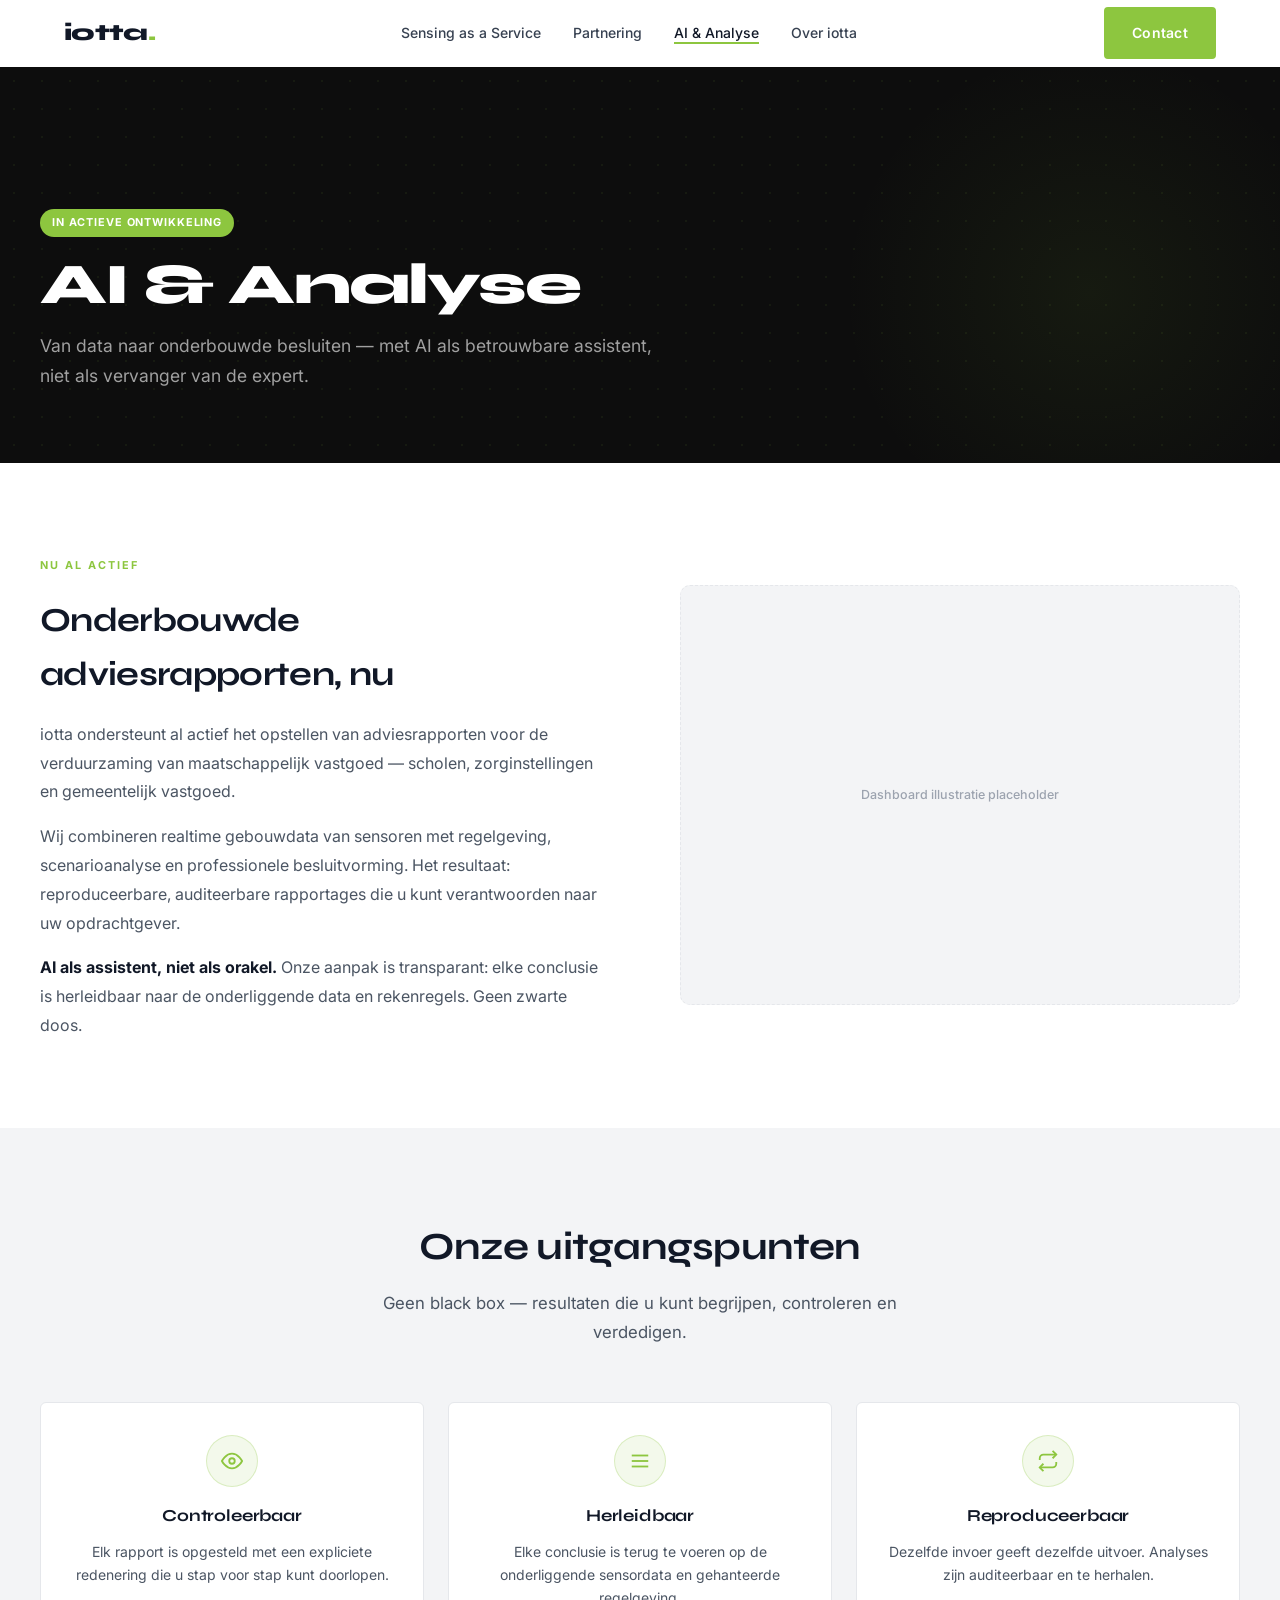
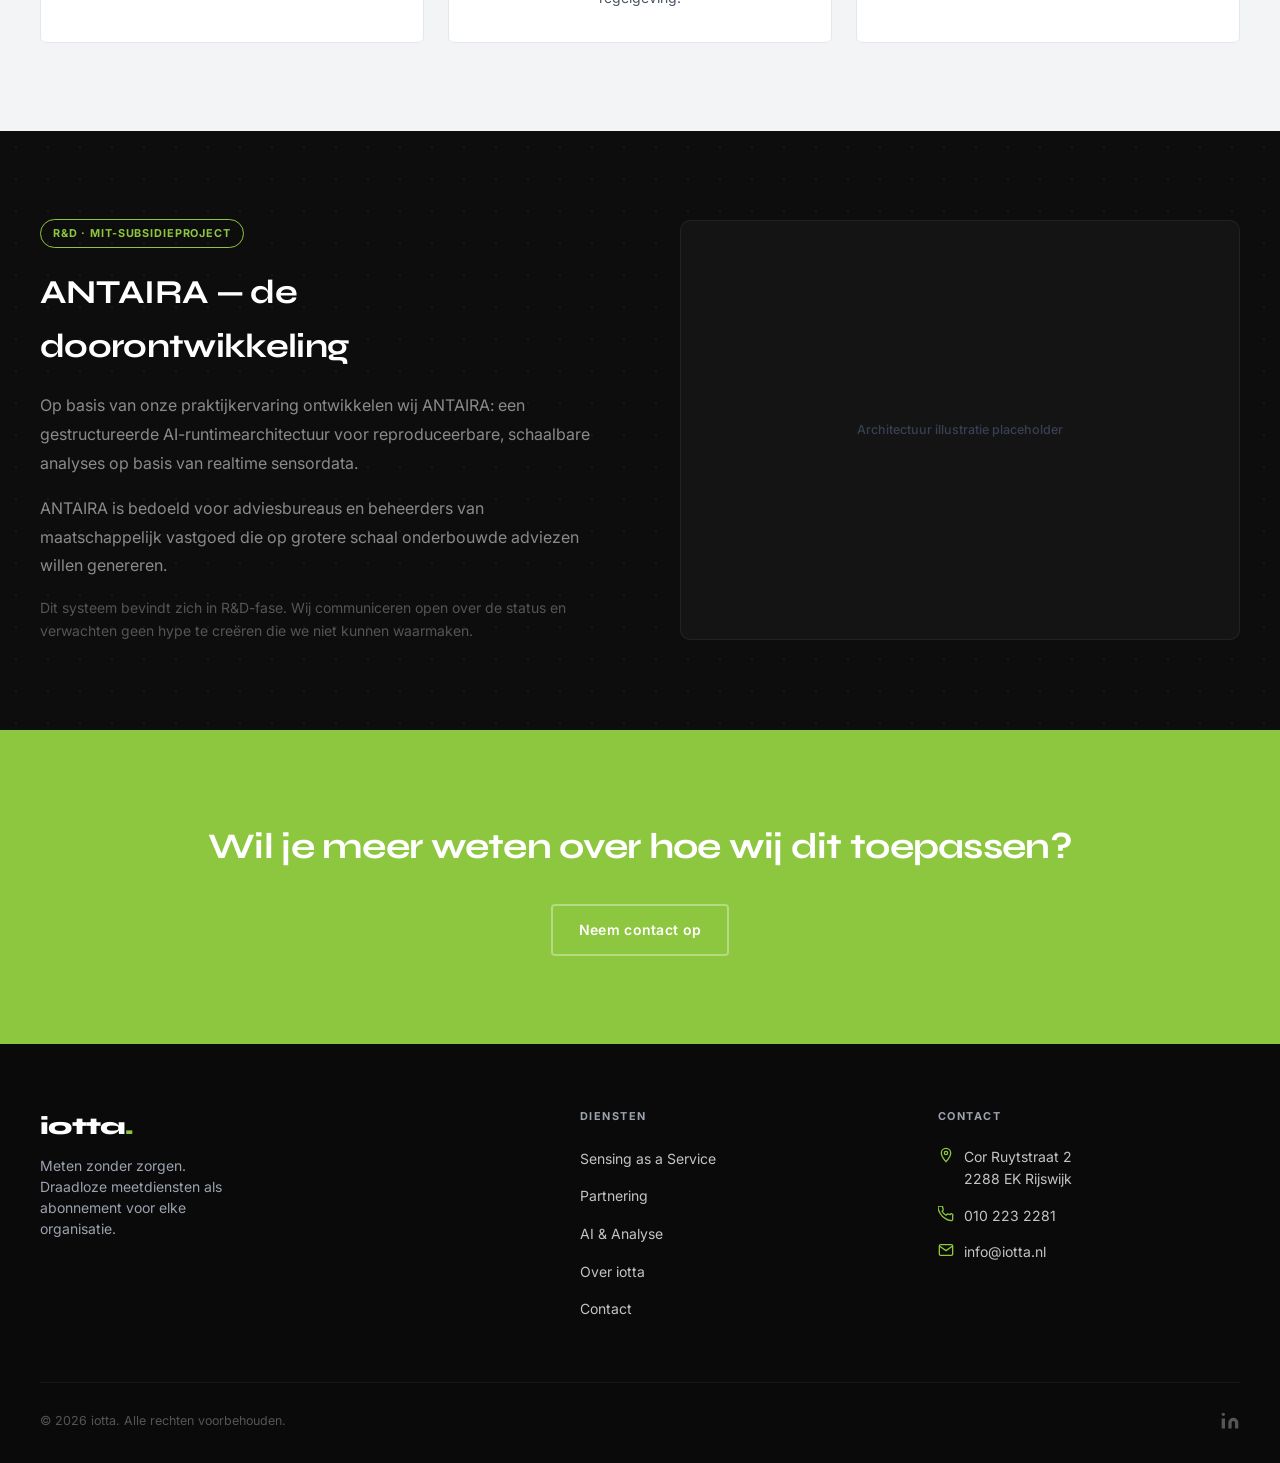
==== ai-en-analyse.html @ 56b5818d "Initial website build for iotta.nl" ====
<!DOCTYPE html>
<html lang="nl">
<head>
  <meta charset="UTF-8">
  <meta name="viewport" content="width=device-width, initial-scale=1.0">
  <title>AI &amp; Analyse — iotta</title>
  <meta name="description" content="iotta ondersteunt het opstellen van onderbouwde adviesrapporten voor verduurzaming van maatschappelijk vastgoed — met AI als betrouwbare assistent.">
  <link rel="preconnect" href="https://fonts.googleapis.com">
  <link rel="preconnect" href="https://fonts.gstatic.com" crossorigin>
  <link href="https://fonts.googleapis.com/css2?family=Inter:wght@400;500;600&family=Syne:wght@700;800&display=swap" rel="stylesheet">
  <link rel="stylesheet" href="css/styles.css">
</head>
<body>

  <div id="header-placeholder"></div>

  <main>

    <!-- HERO -->
    <section class="hero-page" aria-labelledby="page-title">
      <div class="hero-page-inner">
        <span class="badge badge-green" style="margin-bottom:18px;display:inline-block;">In actieve ontwikkeling</span>
        <h1 class="hero-page-title" id="page-title">AI &amp; Analyse</h1>
        <p class="hero-page-sub">Van data naar onderbouwde besluiten — met AI als betrouwbare assistent, niet als vervanger van de expert.</p>
      </div>
    </section>

    <!-- WAT WIJ NU AL DOEN -->
    <section class="section section--white" aria-labelledby="nu-al-title">
      <div class="inner">
        <div class="two-col">
          <div class="reveal">
            <p class="eyebrow">Nu al actief</p>
            <h2 id="nu-al-title" style="font-family:var(--font-display);font-size:clamp(1.5rem,3vw,2.1rem);font-weight:700;letter-spacing:-0.02em;margin-bottom:18px;">Onderbouwde adviesrapporten, nu</h2>
            <p style="font-size:1rem;color:var(--gray-600);line-height:1.8;margin-bottom:16px;">
              iotta ondersteunt al actief het opstellen van adviesrapporten voor de verduurzaming van maatschappelijk vastgoed — scholen, zorginstellingen en gemeentelijk vastgoed.
            </p>
            <p style="font-size:1rem;color:var(--gray-600);line-height:1.8;margin-bottom:16px;">
              Wij combineren realtime gebouwdata van sensoren met regelgeving, scenarioanalyse en professionele besluitvorming. Het resultaat: reproduceerbare, auditeerbare rapportages die u kunt verantwoorden naar uw opdrachtgever.
            </p>
            <p style="font-size:1rem;color:var(--gray-600);line-height:1.8;">
              <strong style="color:var(--gray-900);">AI als assistent, niet als orakel.</strong> Onze aanpak is transparant: elke conclusie is herleidbaar naar de onderliggende data en rekenregels. Geen zwarte doos.
            </p>
          </div>
          <div class="reveal reveal-d2">
            <div style="background:var(--gray-100);border-radius:10px;aspect-ratio:4/3;display:flex;align-items:center;justify-content:center;color:var(--gray-400);font-size:0.78rem;font-weight:500;border:1px dashed var(--gray-200);">
              <!-- vervang door: dashboard screenshot of illustratie -->
              Dashboard illustratie placeholder
            </div>
          </div>
        </div>
      </div>
    </section>

    <!-- KERNWAARDEN -->
    <section class="section section--gray" aria-labelledby="waarden-title">
      <div class="inner">
        <div class="section-header reveal">
          <h2 id="waarden-title">Onze uitgangspunten</h2>
          <p>Geen black box — resultaten die u kunt begrijpen, controleren en verdedigen.</p>
        </div>
        <div class="values-grid">
          <article class="value-card reveal reveal-d1">
            <div class="value-icon" aria-hidden="true">
              <svg width="22" height="22" fill="none" stroke="currentColor" stroke-width="2" viewBox="0 0 24 24"><path d="M1 12s4-8 11-8 11 8 11 8-4 8-11 8-11-8-11-8z"/><circle cx="12" cy="12" r="3"/></svg>
            </div>
            <h3>Controleerbaar</h3>
            <p>Elk rapport is opgesteld met een expliciete redenering die u stap voor stap kunt doorlopen.</p>
          </article>
          <article class="value-card reveal reveal-d2">
            <div class="value-icon" aria-hidden="true">
              <svg width="22" height="22" fill="none" stroke="currentColor" stroke-width="2" viewBox="0 0 24 24"><line x1="3" y1="12" x2="21" y2="12"/><line x1="3" y1="6" x2="21" y2="6"/><line x1="3" y1="18" x2="21" y2="18"/></svg>
            </div>
            <h3>Herleidbaar</h3>
            <p>Elke conclusie is terug te voeren op de onderliggende sensordata en gehanteerde regelgeving.</p>
          </article>
          <article class="value-card reveal reveal-d3">
            <div class="value-icon" aria-hidden="true">
              <svg width="22" height="22" fill="none" stroke="currentColor" stroke-width="2" viewBox="0 0 24 24"><polyline points="17 1 21 5 17 9"/><path d="M3 11V9a4 4 0 014-4h14M7 23l-4-4 4-4"/><path d="M21 13v2a4 4 0 01-4 4H3"/></svg>
            </div>
            <h3>Reproduceerbaar</h3>
            <p>Dezelfde invoer geeft dezelfde uitvoer. Analyses zijn auditeerbaar en te herhalen.</p>
          </article>
        </div>
      </div>
    </section>

    <!-- ANTAIRA R&D -->
    <section class="section section--dark" aria-labelledby="antaira-title">
      <div class="inner">
        <div class="two-col">
          <div class="reveal">
            <span class="badge badge-green-outline" style="margin-bottom:18px;display:inline-block;">R&amp;D · MIT-subsidieproject</span>
            <h2 id="antaira-title" style="font-family:var(--font-display);font-size:clamp(1.5rem,3vw,2.1rem);font-weight:700;letter-spacing:-0.02em;margin-bottom:18px;color:var(--white);">ANTAIRA — de doorontwikkeling</h2>
            <p style="font-size:1rem;color:#8a8a8a;line-height:1.8;margin-bottom:16px;">
              Op basis van onze praktijkervaring ontwikkelen wij ANTAIRA: een gestructureerde AI-runtimearchitectuur voor reproduceerbare, schaalbare analyses op basis van realtime sensordata.
            </p>
            <p style="font-size:1rem;color:#8a8a8a;line-height:1.8;margin-bottom:16px;">
              ANTAIRA is bedoeld voor adviesbureaus en beheerders van maatschappelijk vastgoed die op grotere schaal onderbouwde adviezen willen genereren.
            </p>
            <p style="font-size:0.875rem;color:#555;line-height:1.65;">
              Dit systeem bevindt zich in R&amp;D-fase. Wij communiceren open over de status en verwachten geen hype te creëren die we niet kunnen waarmaken.
            </p>
          </div>
          <div class="reveal reveal-d2">
            <div style="background:#141414;border:1px solid rgba(255,255,255,0.06);border-radius:10px;aspect-ratio:4/3;display:flex;align-items:center;justify-content:center;color:#374151;font-size:0.78rem;font-weight:500;">
              <!-- vervang door: ANTAIRA architectuur illustratie -->
              Architectuur illustratie placeholder
            </div>
          </div>
        </div>
      </div>
    </section>

    <!-- CTA -->
    <section class="section section--green" aria-label="Contactoproep">
      <div class="inner cta-banner reveal">
        <h2>Wil je meer weten over hoe wij dit toepassen?</h2>
        <a href="contact.html" class="btn btn-ghost-white">Neem contact op</a>
      </div>
    </section>

  </main>

  <div id="footer-placeholder"></div>
  <script src="js/main.js"></script>
  <script src="js/components.js"></script>
</body>
</html>
---- css/styles.css ----
/* ============================================================
   iotta Website — Design System
   Aesthetic: Precision Signal — technical, high-contrast,
   sensor-network data feeling. Syne + Inter.
   ============================================================ */

/* ============================================================
   DESIGN TOKENS
   ============================================================ */
:root {
  --green:        #8DC63F;
  --green-dark:   #6fa832;
  --green-dim:    rgba(141, 198, 63, 0.1);
  --black:        #0d0d0d;
  --surface-dark: #141414;
  --gray-900:     #111827;
  --gray-700:     #374151;
  --gray-600:     #4b5563;
  --gray-400:     #9ca3af;
  --gray-300:     #d1d5db;
  --gray-200:     #e5e7eb;
  --gray-100:     #f3f4f6;
  --white:        #ffffff;

  --font-display: 'Syne', sans-serif;
  --font-body:    'Inter', sans-serif;

  --max-w:        1200px;
  --radius:       6px;
  --radius-sm:    4px;

  --ease-out:     cubic-bezier(0.16, 1, 0.3, 1);
}

/* ============================================================
   RESET & BASE
   ============================================================ */
*, *::before, *::after { box-sizing: border-box; margin: 0; padding: 0; }
html { scroll-behavior: smooth; font-size: 16px; }
body {
  font-family: var(--font-body);
  color: var(--gray-900);
  background: var(--white);
  line-height: 1.6;
  -webkit-font-smoothing: antialiased;
  -moz-osx-font-smoothing: grayscale;
  overflow-x: hidden;
}
img, svg { max-width: 100%; display: block; }
a { color: inherit; text-decoration: none; }
ul, ol { list-style: none; }
button { cursor: pointer; font-family: inherit; }
address { font-style: normal; }

/* ============================================================
   LAYOUT
   ============================================================ */
.container {
  max-width: var(--max-w);
  margin: 0 auto;
  padding: 0 24px;
}

.section {
  padding: 88px 24px;
}
.section--dark   { background: var(--black);    color: var(--white); }
.section--gray   { background: var(--gray-100); }
.section--green  { background: var(--green);    color: var(--white); }
.section--white  { background: var(--white); }

/* Dot grid on dark sections — sensor network motif */
.section--dark {
  background: var(--black);
  background-image: radial-gradient(circle, rgba(141,198,63,0.07) 1px, transparent 1px);
  background-size: 32px 32px;
}

.inner {
  max-width: var(--max-w);
  margin: 0 auto;
}

/* Two-column layout (reusable) */
.two-col {
  display: grid;
  grid-template-columns: 1fr 1fr;
  gap: 80px;
  align-items: center;
}
@media (max-width: 768px) {
  .two-col { grid-template-columns: 1fr; gap: 40px; }
}

/* Section header */
.section-header {
  text-align: center;
  margin-bottom: 56px;
}
.section-header h2 {
  font-family: var(--font-display);
  font-size: clamp(1.75rem, 3vw, 2.5rem);
  font-weight: 700;
  margin-bottom: 12px;
  letter-spacing: -0.02em;
}
.section-header p {
  font-size: 1.05rem;
  color: var(--gray-600);
  max-width: 580px;
  margin: 0 auto;
  line-height: 1.7;
}
.section--dark .section-header p { color: var(--gray-400); }

/* ============================================================
   TYPOGRAPHY
   ============================================================ */
.eyebrow {
  display: inline-block;
  font-size: 0.68rem;
  font-weight: 700;
  letter-spacing: 0.18em;
  text-transform: uppercase;
  color: var(--green);
  margin-bottom: 20px;
}

/* ============================================================
   SCROLL REVEAL
   ============================================================ */
.reveal {
  opacity: 0;
  transform: translateY(28px);
  transition: opacity 0.65s var(--ease-out), transform 0.65s var(--ease-out);
}
.reveal.is-visible { opacity: 1; transform: none; }
.reveal-d1 { transition-delay: 0.08s; }
.reveal-d2 { transition-delay: 0.16s; }
.reveal-d3 { transition-delay: 0.24s; }
.reveal-d4 { transition-delay: 0.32s; }

/* ============================================================
   BUTTONS
   ============================================================ */
.btn {
  display: inline-flex;
  align-items: center;
  gap: 8px;
  padding: 13px 26px;
  border-radius: var(--radius-sm);
  font-family: var(--font-body);
  font-size: 0.875rem;
  font-weight: 600;
  letter-spacing: 0.02em;
  border: 2px solid transparent;
  transition: background 0.2s, border-color 0.2s, color 0.2s, transform 0.15s;
  cursor: pointer;
  white-space: nowrap;
}
.btn:active { transform: scale(0.98); }
.btn:focus-visible { outline: 3px solid var(--green); outline-offset: 3px; }

.btn-primary {
  background: var(--green);
  color: var(--white);
  border-color: var(--green);
}
.btn-primary:hover { background: var(--green-dark); border-color: var(--green-dark); }

.btn-ghost-white {
  background: transparent;
  color: var(--white);
  border-color: rgba(255,255,255,0.35);
}
.btn-ghost-white:hover { background: rgba(255,255,255,0.1); border-color: rgba(255,255,255,0.6); }

.btn-ghost-dark {
  background: transparent;
  color: var(--gray-900);
  border-color: var(--gray-300);
}
.btn-ghost-dark:hover { background: var(--gray-100); border-color: var(--gray-400); }

/* ============================================================
   BADGE
   ============================================================ */
.badge {
  display: inline-block;
  padding: 5px 12px;
  border-radius: 20px;
  font-size: 0.68rem;
  font-weight: 700;
  letter-spacing: 0.08em;
  text-transform: uppercase;
}
.badge-green       { background: var(--green); color: var(--white); }
.badge-green-outline {
  border: 1.5px solid var(--green);
  color: var(--green);
  background: transparent;
}

/* ============================================================
   HEADER
   ============================================================ */
.site-header {
  position: sticky;
  top: 0;
  z-index: 200;
  background: rgba(255,255,255,0.95);
  backdrop-filter: blur(12px);
  -webkit-backdrop-filter: blur(12px);
  border-bottom: 1px solid transparent;
  transition: border-color 0.25s, box-shadow 0.25s;
}
.site-header.scrolled {
  border-color: var(--gray-200);
  box-shadow: 0 1px 16px rgba(0,0,0,0.07);
}

.header-inner {
  max-width: var(--max-w);
  margin: 0 auto;
  padding: 0 24px;
  height: 66px;
  display: flex;
  align-items: center;
  justify-content: space-between;
  gap: 24px;
}

.site-logo {
  font-family: var(--font-display);
  font-weight: 800;
  font-size: 1.45rem;
  color: var(--gray-900);
  letter-spacing: -0.03em;
  flex-shrink: 0;
}
.site-logo .dot { color: var(--green); }

.nav-links {
  display: flex;
  gap: 32px;
  align-items: center;
}
.nav-links a {
  font-size: 0.875rem;
  font-weight: 500;
  color: var(--gray-700);
  transition: color 0.18s;
  position: relative;
}
.nav-links a::after {
  content: '';
  position: absolute;
  bottom: -3px;
  left: 0; right: 0;
  height: 2px;
  background: var(--green);
  transform: scaleX(0);
  transform-origin: left;
  transition: transform 0.2s var(--ease-out);
}
.nav-links a:hover, .nav-links a.active { color: var(--gray-900); }
.nav-links a:hover::after, .nav-links a.active::after { transform: scaleX(1); }
.nav-links a:focus-visible { outline: 2px solid var(--green); border-radius: 2px; }

.hamburger {
  display: none;
  flex-direction: column;
  gap: 5px;
  background: none;
  border: none;
  padding: 6px;
  border-radius: 4px;
}
.hamburger span {
  display: block;
  width: 22px;
  height: 2px;
  background: var(--gray-900);
  border-radius: 2px;
  transition: transform 0.22s, opacity 0.22s;
}
.hamburger[aria-expanded="true"] span:nth-child(1) { transform: translateY(7px) rotate(45deg); }
.hamburger[aria-expanded="true"] span:nth-child(2) { opacity: 0; }
.hamburger[aria-expanded="true"] span:nth-child(3) { transform: translateY(-7px) rotate(-45deg); }

.mobile-nav {
  display: none;
  flex-direction: column;
  padding: 8px 24px 20px;
  border-top: 1px solid var(--gray-100);
  background: var(--white);
}
.mobile-nav.open { display: flex; }
.mobile-nav a {
  padding: 13px 0;
  font-size: 1rem;
  font-weight: 500;
  color: var(--gray-700);
  border-bottom: 1px solid var(--gray-100);
  transition: color 0.18s;
}
.mobile-nav a:last-child { border-bottom: none; padding-bottom: 0; }
.mobile-nav a:hover { color: var(--green); }

@media (max-width: 820px) {
  .nav-links, .header-cta { display: none; }
  .hamburger { display: flex; }
}

/* ============================================================
   FOOTER
   ============================================================ */
.site-footer {
  background: #0a0a0a;
  color: var(--white);
  padding: 64px 24px 32px;
}
.footer-grid {
  max-width: var(--max-w);
  margin: 0 auto;
  display: grid;
  grid-template-columns: 1.6fr 1fr 1fr;
  gap: 56px;
  margin-bottom: 48px;
}
.footer-logo {
  font-family: var(--font-display);
  font-weight: 800;
  font-size: 1.5rem;
  letter-spacing: -0.03em;
  margin-bottom: 8px;
}
.footer-logo .dot { color: var(--green); }
.footer-tagline {
  font-size: 0.875rem;
  color: var(--gray-400);
  line-height: 1.5;
  max-width: 220px;
}
.footer-col-title {
  font-size: 0.68rem;
  font-weight: 700;
  letter-spacing: 0.14em;
  text-transform: uppercase;
  color: var(--gray-400);
  margin-bottom: 20px;
}
.footer-links li { margin-bottom: 12px; }
.footer-links a {
  font-size: 0.875rem;
  color: #c4c4c4;
  transition: color 0.18s;
}
.footer-links a:hover { color: var(--green); }
.footer-contact-item {
  display: flex;
  align-items: flex-start;
  gap: 10px;
  margin-bottom: 14px;
  font-size: 0.875rem;
  color: #c4c4c4;
}
.footer-contact-item svg { flex-shrink: 0; color: var(--green); margin-top: 1px; }
.footer-contact-item a { color: #c4c4c4; transition: color 0.18s; }
.footer-contact-item a:hover { color: var(--green); }
.footer-bottom {
  max-width: var(--max-w);
  margin: 0 auto;
  padding-top: 28px;
  border-top: 1px solid rgba(255,255,255,0.06);
  display: flex;
  align-items: center;
  justify-content: space-between;
  font-size: 0.78rem;
  color: #555;
}
.footer-social a {
  color: #555;
  transition: color 0.18s;
}
.footer-social a:hover { color: var(--green); }

@media (max-width: 768px) {
  .footer-grid { grid-template-columns: 1fr; gap: 36px; }
  .footer-bottom { flex-direction: column; gap: 12px; text-align: center; }
}

/* ============================================================
   HERO — HOMEPAGE
   ============================================================ */
.hero {
  background: var(--black);
  background-image: radial-gradient(circle, rgba(141,198,63,0.09) 1px, transparent 1px);
  background-size: 28px 28px;
  animation: grid-drift 24s linear infinite;
  color: var(--white);
  min-height: 88vh;
  display: flex;
  align-items: center;
  padding: 80px 24px;
  position: relative;
  overflow: hidden;
}

@keyframes grid-drift {
  0%   { background-position: 0 0; }
  100% { background-position: 28px 28px; }
}

/* Subtle green glow at bottom-right */
.hero::after {
  content: '';
  position: absolute;
  bottom: -120px;
  right: -80px;
  width: 600px;
  height: 600px;
  background: radial-gradient(circle, rgba(141,198,63,0.08) 0%, transparent 70%);
  pointer-events: none;
}

.hero-inner {
  max-width: var(--max-w);
  margin: 0 auto;
  width: 100%;
  display: grid;
  grid-template-columns: 1fr 1fr;
  gap: 64px;
  align-items: center;
  position: relative;
  z-index: 1;
}

.hero-eyebrow {
  font-size: 0.68rem;
  font-weight: 700;
  letter-spacing: 0.2em;
  text-transform: uppercase;
  color: var(--green);
  margin-bottom: 20px;
  display: flex;
  align-items: center;
  gap: 10px;
}
.hero-eyebrow::before {
  content: '';
  display: block;
  width: 28px;
  height: 2px;
  background: var(--green);
  flex-shrink: 0;
}

.hero-title {
  font-family: var(--font-display);
  font-size: clamp(3rem, 6vw, 5.5rem);
  font-weight: 800;
  line-height: 1.0;
  letter-spacing: -0.03em;
  margin-bottom: 24px;
  color: var(--white);
}
.hero-title .accent { color: var(--green); }

.hero-subtitle {
  font-size: 1.1rem;
  color: #a0a0a0;
  line-height: 1.75;
  margin-bottom: 36px;
  max-width: 440px;
}

.hero-actions { display: flex; gap: 12px; flex-wrap: wrap; }

.hero-visual {
  display: flex;
  justify-content: flex-end;
  align-items: center;
}
.hero-visual img, .hero-visual svg {
  width: 100%;
  max-width: 520px;
  filter: drop-shadow(0 0 40px rgba(141,198,63,0.12));
}

@media (max-width: 900px) {
  .hero-inner { grid-template-columns: 1fr; gap: 40px; }
  .hero-visual { display: none; }
  .hero { min-height: 70vh; }
}

/* ============================================================
   HERO — INNER PAGES
   ============================================================ */
.hero-page {
  background: var(--black);
  background-image: radial-gradient(circle, rgba(141,198,63,0.07) 1px, transparent 1px);
  background-size: 28px 28px;
  animation: grid-drift 24s linear infinite;
  color: var(--white);
  min-height: 44vh;
  display: flex;
  align-items: flex-end;
  padding: 64px 24px 72px;
  position: relative;
  overflow: hidden;
}
.hero-page::after {
  content: '';
  position: absolute;
  bottom: -80px;
  right: -60px;
  width: 500px;
  height: 500px;
  background: radial-gradient(circle, rgba(141,198,63,0.07) 0%, transparent 70%);
  pointer-events: none;
}
.hero-page-inner {
  max-width: var(--max-w);
  margin: 0 auto;
  width: 100%;
  position: relative;
  z-index: 1;
}
.hero-page-title {
  font-family: var(--font-display);
  font-size: clamp(2.25rem, 4.5vw, 4rem);
  font-weight: 800;
  letter-spacing: -0.03em;
  line-height: 1.05;
  margin-bottom: 16px;
}
.hero-page-sub {
  font-size: 1.1rem;
  color: #a0a0a0;
  line-height: 1.7;
  max-width: 640px;
}

/* ============================================================
   PILLAR CARDS
   ============================================================ */
.cards-grid {
  display: grid;
  grid-template-columns: repeat(3, 1fr);
  gap: 24px;
}
.card {
  background: var(--white);
  border: 1px solid var(--gray-200);
  border-radius: var(--radius);
  padding: 32px 28px;
  position: relative;
  transition: box-shadow 0.25s, transform 0.25s, border-color 0.25s;
  overflow: hidden;
}
.card::before {
  content: '';
  position: absolute;
  top: 0; left: 0; right: 0;
  height: 3px;
  background: var(--green);
  transform: scaleX(0);
  transform-origin: left;
  transition: transform 0.3s var(--ease-out);
}
.card:hover {
  box-shadow: 0 8px 32px rgba(0,0,0,0.09);
  transform: translateY(-3px);
  border-color: rgba(141,198,63,0.3);
}
.card:hover::before { transform: scaleX(1); }

.card-icon {
  width: 44px;
  height: 44px;
  background: var(--green-dim);
  border-radius: var(--radius-sm);
  display: flex;
  align-items: center;
  justify-content: center;
  color: var(--green);
  margin-bottom: 20px;
}
.card-title {
  font-family: var(--font-display);
  font-size: 1.05rem;
  font-weight: 700;
  margin-bottom: 10px;
  letter-spacing: -0.01em;
}
.card-text {
  font-size: 0.875rem;
  color: var(--gray-600);
  line-height: 1.65;
  margin-bottom: 18px;
}
.card-link {
  font-size: 0.82rem;
  font-weight: 700;
  color: var(--green);
  letter-spacing: 0.02em;
  display: inline-flex;
  align-items: center;
  gap: 5px;
  transition: gap 0.2s;
}
.card-link:hover { gap: 9px; }
.card-badge-pos {
  position: absolute;
  top: 16px;
  right: 16px;
}

@media (max-width: 1024px) { .cards-grid { grid-template-columns: repeat(2, 1fr); } }
@media (max-width: 600px)  { .cards-grid { grid-template-columns: 1fr; } }

/* ============================================================
   SENSING STEPS ROW
   ============================================================ */
.steps-row {
  display: flex;
  gap: 0;
  align-items: flex-start;
}
.step {
  flex: 1;
  display: flex;
  flex-direction: column;
  align-items: center;
  text-align: center;
  padding: 0 8px;
  position: relative;
}
.step:not(:last-child)::after {
  content: '';
  position: absolute;
  top: 24px;
  right: -4px;
  width: 8px;
  height: 2px;
  background: var(--gray-300);
}
.step-icon {
  width: 48px;
  height: 48px;
  border-radius: 50%;
  background: var(--green-dim);
  border: 1.5px solid rgba(141,198,63,0.25);
  display: flex;
  align-items: center;
  justify-content: center;
  color: var(--green);
  margin-bottom: 12px;
  flex-shrink: 0;
}
.step-label { font-size: 0.78rem; font-weight: 700; color: var(--gray-900); margin-bottom: 4px; }
.step-desc  { font-size: 0.72rem; color: var(--gray-600); line-height: 1.45; }

@media (max-width: 768px) {
  .steps-row { flex-direction: column; gap: 24px; }
  .step { flex-direction: row; text-align: left; gap: 16px; padding: 0; align-items: flex-start; }
  .step:not(:last-child)::after { display: none; }
}

/* ============================================================
   ZIGZAG BLOCKS
   ============================================================ */
.zigzag-block {
  display: grid;
  grid-template-columns: 1fr 1fr;
  gap: 80px;
  align-items: center;
  padding: 72px 0;
  border-bottom: 1px solid var(--gray-200);
}
.zigzag-block:last-child { border-bottom: none; padding-bottom: 0; }
.zigzag-block.reverse .zigzag-text { order: 2; }
.zigzag-block.reverse .zigzag-visual { order: 1; }

.zigzag-label {
  font-size: 0.68rem;
  font-weight: 700;
  letter-spacing: 0.15em;
  text-transform: uppercase;
  color: var(--green);
  margin-bottom: 12px;
}
.zigzag-text h3 {
  font-family: var(--font-display);
  font-size: clamp(1.25rem, 2.5vw, 1.75rem);
  font-weight: 700;
  letter-spacing: -0.02em;
  margin-bottom: 16px;
}
.zigzag-text p {
  font-size: 1rem;
  color: var(--gray-600);
  line-height: 1.75;
  margin-bottom: 24px;
}
.zigzag-visual {
  background: var(--gray-100);
  border-radius: 10px;
  aspect-ratio: 4/3;
  display: flex;
  align-items: center;
  justify-content: center;
  color: var(--gray-400);
  font-size: 0.78rem;
  font-weight: 500;
  border: 1px dashed var(--gray-300);
}

@media (max-width: 768px) {
  .zigzag-block { grid-template-columns: 1fr; gap: 32px; padding: 48px 0; }
  .zigzag-block.reverse .zigzag-text,
  .zigzag-block.reverse .zigzag-visual { order: unset; }
}

/* ============================================================
   SOCIAL PROOF / LOGO ROW
   ============================================================ */
.logo-row {
  display: flex;
  flex-wrap: wrap;
  gap: 20px 32px;
  justify-content: center;
  align-items: center;
}
.logo-placeholder {
  width: 128px;
  height: 48px;
  background: var(--gray-200);
  border-radius: var(--radius-sm);
  /* vervang door: <img src="assets/logos/[klant].svg" alt="[Klantnaam]" width="128" height="48"> */
}

/* ============================================================
   TESTIMONIAL
   ============================================================ */
.testimonial {
  max-width: 800px;
  margin: 0 auto;
  text-align: center;
}
.testimonial-mark {
  font-family: var(--font-display);
  font-size: 5rem;
  line-height: 0.6;
  color: var(--green);
  margin-bottom: 24px;
  display: block;
  opacity: 0.8;
}
.testimonial-quote {
  font-family: var(--font-display);
  font-size: clamp(1.2rem, 2.5vw, 1.6rem);
  font-weight: 700;
  line-height: 1.5;
  letter-spacing: -0.01em;
  color: var(--white);
  margin-bottom: 28px;
}
.testimonial-attrib { font-size: 0.875rem; color: var(--green); font-weight: 600; letter-spacing: 0.02em; }

/* ============================================================
   CTA BANNER
   ============================================================ */
.cta-banner {
  text-align: center;
}
.cta-banner h2 {
  font-family: var(--font-display);
  font-size: clamp(1.5rem, 3vw, 2.25rem);
  font-weight: 700;
  letter-spacing: -0.02em;
  margin-bottom: 28px;
  color: var(--white);
}

/* ============================================================
   TEAM CARDS
   ============================================================ */
.team-grid {
  display: grid;
  grid-template-columns: repeat(2, 280px);
  gap: 40px;
  justify-content: center;
}
.team-card { text-align: center; }
.team-photo {
  width: 120px;
  height: 120px;
  border-radius: 50%;
  background: var(--gray-200);
  margin: 0 auto 18px;
  overflow: hidden;
  border: 3px solid transparent;
  transition: border-color 0.2s;
  /* vervang door: <img src="assets/team/[naam].jpg" alt="[Naam]" width="120" height="120"> */
}
.team-card:hover .team-photo { border-color: var(--green); }
.team-name {
  font-family: var(--font-display);
  font-weight: 700;
  font-size: 1.05rem;
  letter-spacing: -0.01em;
  margin-bottom: 4px;
}
.team-role { font-size: 0.875rem; color: var(--gray-600); }

@media (max-width: 640px) {
  .team-grid { grid-template-columns: 1fr; max-width: 220px; }
}

/* ============================================================
   TIMELINE
   ============================================================ */
.timeline {
  display: flex;
  position: relative;
  padding-top: 28px;
}
.timeline::before {
  content: '';
  position: absolute;
  top: 19px;
  left: 0; right: 0;
  height: 2px;
  background: var(--gray-200);
}
.timeline-item {
  flex: 1;
  text-align: center;
  position: relative;
  padding-top: 20px;
}
.timeline-dot {
  position: absolute;
  top: -19px;
  left: 50%;
  transform: translateX(-50%);
  width: 14px;
  height: 14px;
  border-radius: 50%;
  background: var(--green);
  border: 3px solid var(--white);
  box-shadow: 0 0 0 2px var(--green);
}
.timeline-year  { font-size: 0.82rem; font-weight: 700; color: var(--green); letter-spacing: 0.04em; }
.timeline-label { font-size: 0.76rem; color: var(--gray-600); margin-top: 5px; line-height: 1.45; }

@media (max-width: 640px) {
  .timeline { flex-direction: column; padding: 0 0 0 36px; }
  .timeline::before { top: 0; bottom: 0; left: 15px; right: auto; width: 2px; height: auto; }
  .timeline-item { text-align: left; padding: 0 0 28px 20px; }
  .timeline-dot { top: 3px; left: -21px; transform: none; }
}

/* ============================================================
   CONTACT FORM
   ============================================================ */
.contact-grid {
  display: grid;
  grid-template-columns: 1fr 1fr;
  gap: 80px;
  align-items: start;
}
.form-col-title {
  font-family: var(--font-display);
  font-size: 1.4rem;
  font-weight: 700;
  letter-spacing: -0.02em;
  margin-bottom: 28px;
}
.form-group { margin-bottom: 20px; }
.form-group label {
  display: block;
  font-size: 0.82rem;
  font-weight: 600;
  letter-spacing: 0.01em;
  margin-bottom: 7px;
  color: var(--gray-700);
}
.form-group input,
.form-group textarea {
  width: 100%;
  padding: 12px 16px;
  border: 1.5px solid var(--gray-200);
  border-radius: var(--radius-sm);
  font-family: var(--font-body);
  font-size: 0.9375rem;
  color: var(--gray-900);
  background: var(--white);
  transition: border-color 0.2s, box-shadow 0.2s;
}
.form-group input:focus,
.form-group textarea:focus {
  outline: none;
  border-color: var(--green);
  box-shadow: 0 0 0 3px rgba(141,198,63,0.15);
}
.form-group textarea { min-height: 148px; resize: vertical; line-height: 1.6; }

.form-success {
  display: none;
  background: #f0f7e8;
  border: 1.5px solid var(--green);
  border-radius: var(--radius-sm);
  padding: 18px 22px;
  color: #3a6419;
  font-weight: 600;
  font-size: 0.9375rem;
  line-height: 1.5;
}

.contact-detail-title {
  font-family: var(--font-display);
  font-size: 1.4rem;
  font-weight: 700;
  letter-spacing: -0.02em;
  margin-bottom: 28px;
}
.contact-detail-item {
  display: flex;
  align-items: flex-start;
  gap: 12px;
  margin-bottom: 18px;
  font-size: 0.9375rem;
  color: var(--gray-600);
  line-height: 1.5;
}
.contact-detail-item svg { flex-shrink: 0; color: var(--green); margin-top: 2px; }
.contact-detail-item a { color: var(--green); transition: opacity 0.18s; }
.contact-detail-item a:hover { opacity: 0.75; }
.map-embed { border-radius: var(--radius); overflow: hidden; margin-top: 28px; }
.map-embed iframe { width: 100%; height: 240px; border: 0; display: block; }

@media (max-width: 768px) { .contact-grid { grid-template-columns: 1fr; gap: 48px; } }

/* ============================================================
   KLANTCASES
   ============================================================ */
.cases-grid { display: grid; grid-template-columns: repeat(3, 1fr); gap: 24px; }
.case-card {
  background: var(--white);
  border-radius: var(--radius);
  overflow: hidden;
  border: 1px solid var(--gray-200);
  transition: box-shadow 0.2s, transform 0.2s;
}
.case-card:hover { box-shadow: 0 8px 28px rgba(0,0,0,0.08); transform: translateY(-2px); }
.case-photo {
  height: 164px;
  background: var(--gray-100);
  display: flex;
  align-items: center;
  justify-content: center;
  color: var(--gray-400);
  font-size: 0.76rem;
  font-weight: 500;
  border-bottom: 1px dashed var(--gray-200);
  /* vervang door: <img src="assets/cases/[case].jpg" alt="..." style="width:100%;height:164px;object-fit:cover"> */
}
.case-body { padding: 22px; }
.case-sector {
  font-size: 0.68rem;
  font-weight: 700;
  letter-spacing: 0.12em;
  text-transform: uppercase;
  color: var(--green);
  margin-bottom: 8px;
}
.case-quote { font-size: 0.9rem; color: var(--gray-600); line-height: 1.65; font-style: italic; }

@media (max-width: 1024px) { .cases-grid { grid-template-columns: repeat(2, 1fr); } }
@media (max-width: 600px)  { .cases-grid { grid-template-columns: 1fr; } }

/* ============================================================
   VALUES GRID (AI page)
   ============================================================ */
.values-grid { display: grid; grid-template-columns: repeat(3, 1fr); gap: 24px; }
.value-card {
  padding: 32px 28px;
  border-radius: var(--radius);
  background: var(--white);
  border: 1px solid var(--gray-200);
  text-align: center;
  transition: box-shadow 0.2s, transform 0.2s;
}
.value-card:hover { box-shadow: 0 6px 24px rgba(0,0,0,0.07); transform: translateY(-2px); }
.value-icon {
  width: 52px;
  height: 52px;
  border-radius: 50%;
  background: var(--green-dim);
  border: 1.5px solid rgba(141,198,63,0.25);
  display: flex;
  align-items: center;
  justify-content: center;
  color: var(--green);
  margin: 0 auto 16px;
}
.value-card h3 {
  font-family: var(--font-display);
  font-size: 1.05rem;
  font-weight: 700;
  letter-spacing: -0.01em;
  margin-bottom: 10px;
}
.value-card p { font-size: 0.875rem; color: var(--gray-600); line-height: 1.65; }

@media (max-width: 768px) { .values-grid { grid-template-columns: 1fr; } }

/* ============================================================
   DARK CARDS (Partnering "Wat levert iotta")
   ============================================================ */
.card-dark {
  background: var(--surface-dark);
  border: 1px solid rgba(255,255,255,0.06);
  border-radius: var(--radius);
  padding: 32px 28px;
  position: relative;
  overflow: hidden;
  transition: border-color 0.25s;
}
.card-dark::before {
  content: '';
  position: absolute;
  top: 0; left: 0; right: 0;
  height: 3px;
  background: var(--green);
  transform: scaleX(0);
  transform-origin: left;
  transition: transform 0.3s var(--ease-out);
}
.card-dark:hover { border-color: rgba(141,198,63,0.2); }
.card-dark:hover::before { transform: scaleX(1); }
.card-dark .card-icon { background: rgba(141,198,63,0.08); }
.card-dark .card-title { color: var(--white); }
.card-dark .card-text  { color: #8a8a8a; }

/* ============================================================
   SENSOR PULSE ANIMATION
   ============================================================ */
@keyframes sensor-pulse {
  0%   { r: 8;  opacity: 0.7; }
  100% { r: 22; opacity: 0; }
}
.pulse {
  animation: sensor-pulse 2.4s ease-out infinite;
  transform-origin: center;
}
.pulse.d1 { animation-delay: 0s; }
.pulse.d2 { animation-delay: 0.6s; }
.pulse.d3 { animation-delay: 0.3s; }
.pulse.d4 { animation-delay: 0.9s; }
.pulse.d5 { animation-delay: 0.15s; }
.pulse.d6 { animation-delay: 0.75s; }

/* ============================================================
   UTILITIES
   ============================================================ */
.sr-only {
  position: absolute; width: 1px; height: 1px;
  padding: 0; margin: -1px; overflow: hidden;
  clip: rect(0,0,0,0); white-space: nowrap; border: 0;
}
.text-green  { color: var(--green); }
.text-center { text-align: center; }
.mt-8  { margin-top: 8px;  }
.mt-16 { margin-top: 16px; }
.mt-24 { margin-top: 24px; }
.mt-32 { margin-top: 32px; }
.mb-0  { margin-bottom: 0; }

@media (max-width: 768px) {
  .section { padding: 64px 20px; }
  .hero-page { padding: 48px 20px 64px; }
}
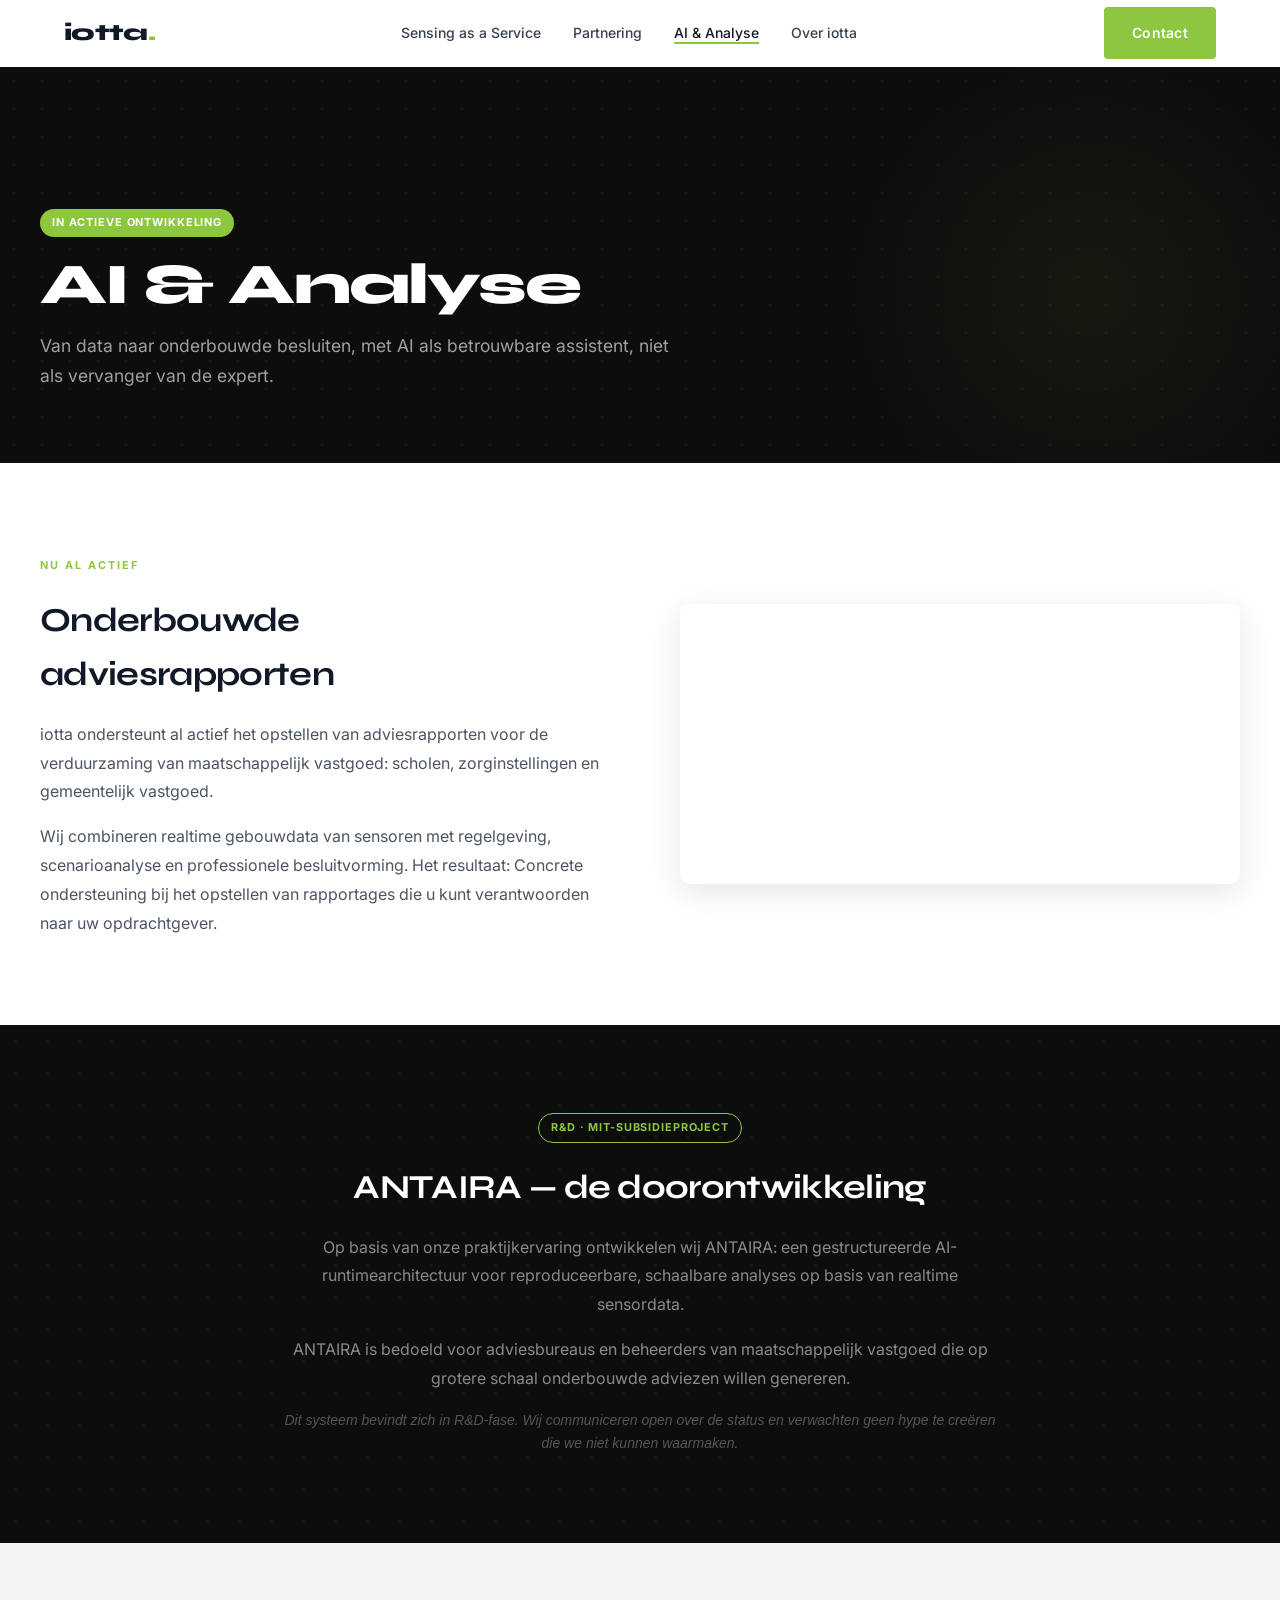
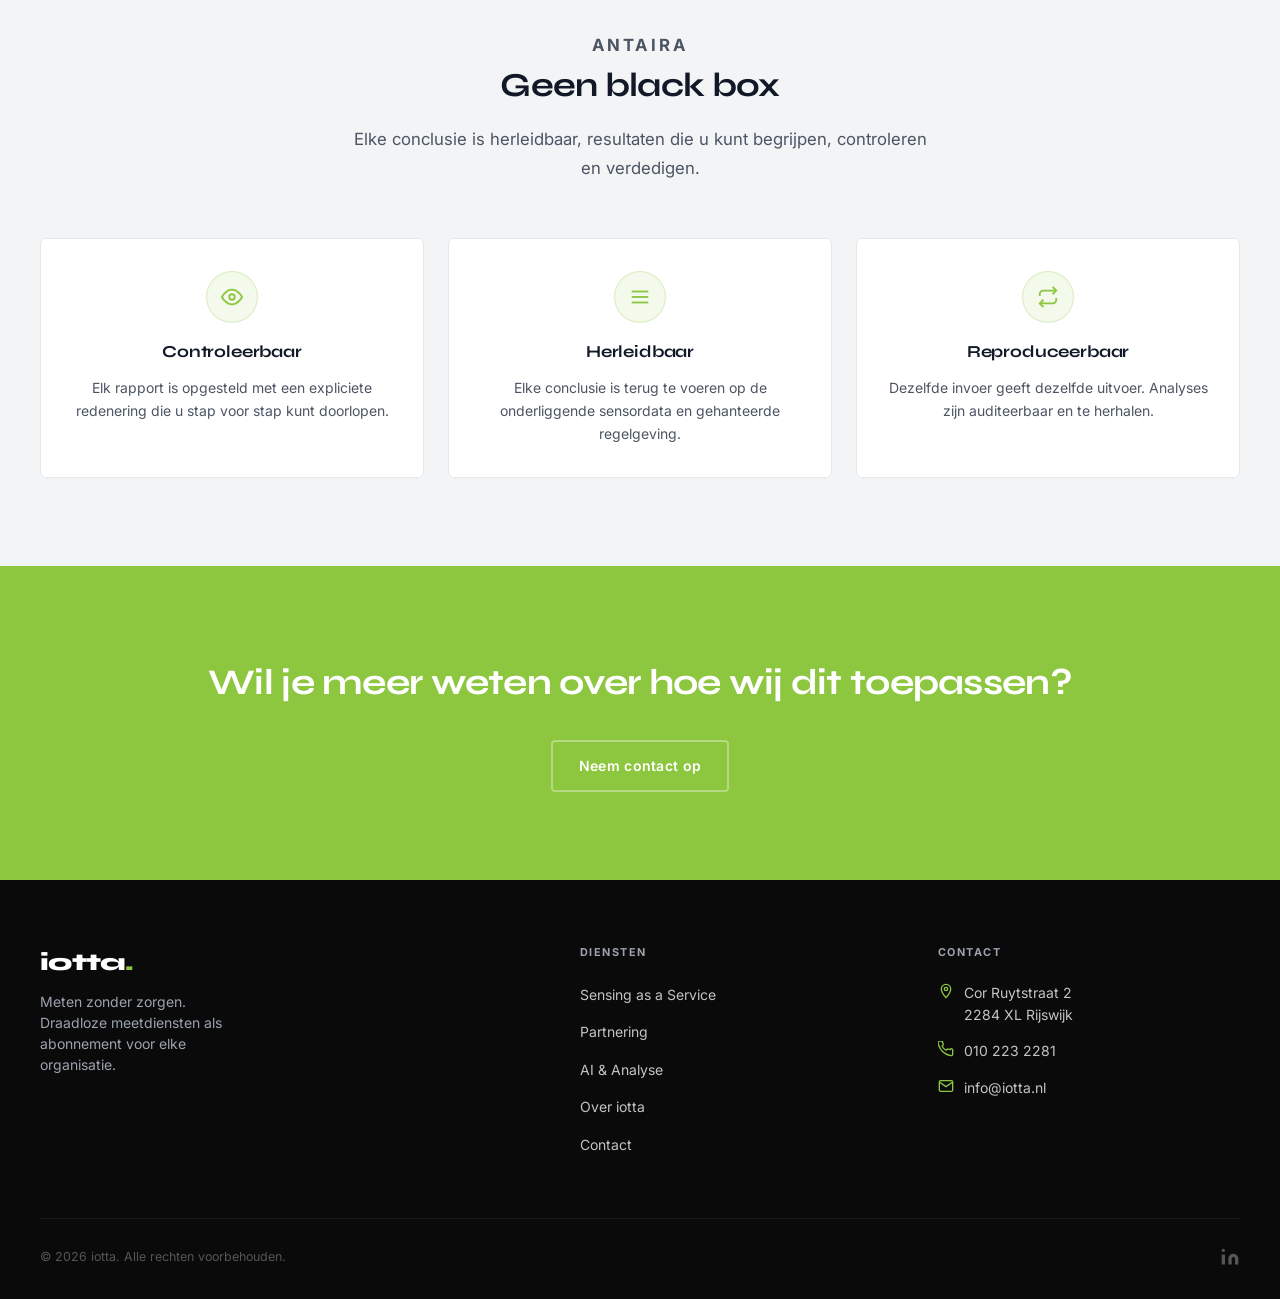
==== commit d864fcba: "Update website content, assets en contactpagina - Logo marquee met bedrijfslogo's en scroll-animatie" ====
--- a/ai-en-analyse.html
+++ b/ai-en-analyse.html
@@ -21,7 +21,7 @@
       <div class="hero-page-inner">
         <span class="badge badge-green" style="margin-bottom:18px;display:inline-block;">In actieve ontwikkeling</span>
         <h1 class="hero-page-title" id="page-title">AI &amp; Analyse</h1>
-        <p class="hero-page-sub">Van data naar onderbouwde besluiten — met AI als betrouwbare assistent, niet als vervanger van de expert.</p>
+        <p class="hero-page-sub">Van data naar onderbouwde besluiten, met AI als betrouwbare assistent, niet als vervanger van de expert.</p>
       </div>
     </section>
 
@@ -31,33 +31,50 @@
         <div class="two-col">
           <div class="reveal">
             <p class="eyebrow">Nu al actief</p>
-            <h2 id="nu-al-title" style="font-family:var(--font-display);font-size:clamp(1.5rem,3vw,2.1rem);font-weight:700;letter-spacing:-0.02em;margin-bottom:18px;">Onderbouwde adviesrapporten, nu</h2>
+            <h2 id="nu-al-title" style="font-family:var(--font-display);font-size:clamp(1.5rem,3vw,2.1rem);font-weight:700;letter-spacing:-0.02em;margin-bottom:18px;">Onderbouwde adviesrapporten</h2>
             <p style="font-size:1rem;color:var(--gray-600);line-height:1.8;margin-bottom:16px;">
-              iotta ondersteunt al actief het opstellen van adviesrapporten voor de verduurzaming van maatschappelijk vastgoed — scholen, zorginstellingen en gemeentelijk vastgoed.
-            </p>
-            <p style="font-size:1rem;color:var(--gray-600);line-height:1.8;margin-bottom:16px;">
-              Wij combineren realtime gebouwdata van sensoren met regelgeving, scenarioanalyse en professionele besluitvorming. Het resultaat: reproduceerbare, auditeerbare rapportages die u kunt verantwoorden naar uw opdrachtgever.
+              iotta ondersteunt al actief het opstellen van adviesrapporten voor de verduurzaming van maatschappelijk vastgoed: scholen, zorginstellingen en gemeentelijk vastgoed.
             </p>
             <p style="font-size:1rem;color:var(--gray-600);line-height:1.8;">
-              <strong style="color:var(--gray-900);">AI als assistent, niet als orakel.</strong> Onze aanpak is transparant: elke conclusie is herleidbaar naar de onderliggende data en rekenregels. Geen zwarte doos.
+              Wij combineren realtime gebouwdata van sensoren met regelgeving, scenarioanalyse en professionele besluitvorming. Het resultaat: Concrete ondersteuning bij het opstellen van rapportages die u kunt verantwoorden naar uw opdrachtgever.
             </p>
           </div>
           <div class="reveal reveal-d2">
-            <div style="background:var(--gray-100);border-radius:10px;aspect-ratio:4/3;display:flex;align-items:center;justify-content:center;color:var(--gray-400);font-size:0.78rem;font-weight:500;border:1px dashed var(--gray-200);">
-              <!-- vervang door: dashboard screenshot of illustratie -->
-              Dashboard illustratie placeholder
-            </div>
+            <video autoplay muted loop playsinline
+              style="width:100%;border-radius:10px;display:block;box-shadow:0 8px 32px rgba(0,0,0,0.1);">
+              <source src="https://uploads-ssl.webflow.com/5f5aa43cd8817adcd67b44b4/5f646ea023c3ca2ef8f13640_Customer-Using-Dashboard-720p30-transcode.webm" type="video/webm">
+            </video>
           </div>
         </div>
       </div>
     </section>
 
-    <!-- KERNWAARDEN -->
+    <!-- ANTAIRA R&D -->
+    <section class="section section--dark" aria-labelledby="antaira-title">
+      <div class="inner">
+        <div class="reveal" style="max-width:720px;margin:0 auto;text-align:center;">
+          <span class="badge badge-green-outline" style="margin-bottom:18px;display:inline-block;">R&amp;D · MIT-subsidieproject</span>
+          <h2 id="antaira-title" style="font-family:var(--font-display);font-size:clamp(1.5rem,3vw,2.1rem);font-weight:700;letter-spacing:-0.02em;margin-bottom:18px;color:var(--white);">ANTAIRA — de doorontwikkeling</h2>
+          <p style="font-size:1rem;color:#8a8a8a;line-height:1.8;margin-bottom:16px;">
+            Op basis van onze praktijkervaring ontwikkelen wij ANTAIRA: een gestructureerde AI-runtimearchitectuur voor reproduceerbare, schaalbare analyses op basis van realtime sensordata.
+          </p>
+          <p style="font-size:1rem;color:#8a8a8a;line-height:1.8;margin-bottom:16px;">
+            ANTAIRA is bedoeld voor adviesbureaus en beheerders van maatschappelijk vastgoed die op grotere schaal onderbouwde adviezen willen genereren.
+          </p>
+          <p style="font-size:0.875rem;color:#555;line-height:1.65;font-style:italic;">
+            Dit systeem bevindt zich in R&amp;D-fase. Wij communiceren open over de status en verwachten geen hype te creëren die we niet kunnen waarmaken.
+          </p>
+        </div>
+      </div>
+    </section>
+
+    <!-- UITGANGSPUNTEN ANTAIRA -->
     <section class="section section--gray" aria-labelledby="waarden-title">
       <div class="inner">
         <div class="section-header reveal">
-          <h2 id="waarden-title">Onze uitgangspunten</h2>
-          <p>Geen black box — resultaten die u kunt begrijpen, controleren en verdedigen.</p>
+          <p class="eyebrow">ANTAIRA</p>
+          <h2 id="waarden-title" style="font-family:var(--font-display);font-size:clamp(1.5rem,3vw,2.1rem);font-weight:700;letter-spacing:-0.02em;margin-bottom:12px;">Geen black box</h2>
+          <p>Elke conclusie is herleidbaar, resultaten die u kunt begrijpen, controleren en verdedigen.</p>
         </div>
         <div class="values-grid">
           <article class="value-card reveal reveal-d1">
@@ -85,33 +102,6 @@
       </div>
     </section>
 
-    <!-- ANTAIRA R&D -->
-    <section class="section section--dark" aria-labelledby="antaira-title">
-      <div class="inner">
-        <div class="two-col">
-          <div class="reveal">
-            <span class="badge badge-green-outline" style="margin-bottom:18px;display:inline-block;">R&amp;D · MIT-subsidieproject</span>
-            <h2 id="antaira-title" style="font-family:var(--font-display);font-size:clamp(1.5rem,3vw,2.1rem);font-weight:700;letter-spacing:-0.02em;margin-bottom:18px;color:var(--white);">ANTAIRA — de doorontwikkeling</h2>
-            <p style="font-size:1rem;color:#8a8a8a;line-height:1.8;margin-bottom:16px;">
-              Op basis van onze praktijkervaring ontwikkelen wij ANTAIRA: een gestructureerde AI-runtimearchitectuur voor reproduceerbare, schaalbare analyses op basis van realtime sensordata.
-            </p>
-            <p style="font-size:1rem;color:#8a8a8a;line-height:1.8;margin-bottom:16px;">
-              ANTAIRA is bedoeld voor adviesbureaus en beheerders van maatschappelijk vastgoed die op grotere schaal onderbouwde adviezen willen genereren.
-            </p>
-            <p style="font-size:0.875rem;color:#555;line-height:1.65;">
-              Dit systeem bevindt zich in R&amp;D-fase. Wij communiceren open over de status en verwachten geen hype te creëren die we niet kunnen waarmaken.
-            </p>
-          </div>
-          <div class="reveal reveal-d2">
-            <div style="background:#141414;border:1px solid rgba(255,255,255,0.06);border-radius:10px;aspect-ratio:4/3;display:flex;align-items:center;justify-content:center;color:#374151;font-size:0.78rem;font-weight:500;">
-              <!-- vervang door: ANTAIRA architectuur illustratie -->
-              Architectuur illustratie placeholder
-            </div>
-          </div>
-        </div>
-      </div>
-    </section>
-
     <!-- CTA -->
     <section class="section section--green" aria-label="Contactoproep">
       <div class="inner cta-banner reveal">
--- a/css/styles.css
+++ b/css/styles.css
@@ -724,29 +724,55 @@
 }
 
 /* ============================================================
-   SOCIAL PROOF / LOGO ROW
-   ============================================================ */
-.logo-row {
-  display: flex;
-  flex-wrap: wrap;
-  gap: 20px 32px;
-  justify-content: center;
-  align-items: center;
-}
-.logo-placeholder {
-  width: 128px;
-  height: 48px;
-  background: var(--gray-200);
-  border-radius: var(--radius-sm);
-  /* vervang door: <img src="assets/logos/[klant].svg" alt="[Klantnaam]" width="128" height="48"> */
-}
-
-/* ============================================================
-   TESTIMONIAL
-   ============================================================ */
+   SOCIAL PROOF / LOGO MARQUEE
+   ============================================================ */
+.logo-marquee-wrapper {
+  overflow: hidden;
+  width: 100%;
+  margin-top: 8px;
+  -webkit-mask-image: linear-gradient(to right, transparent 0%, black 10%, black 90%, transparent 100%);
+  mask-image: linear-gradient(to right, transparent 0%, black 10%, black 90%, transparent 100%);
+}
+.logo-marquee-track {
+  display: flex;
+  align-items: center;
+  gap: 56px;
+  width: max-content;
+  animation: marquee 40s linear infinite;
+}
+.logo-marquee-track:hover { animation-play-state: paused; }
+.logo-marquee-track img {
+  height: 52px;
+  width: 148px;
+  object-fit: contain;
+  flex-shrink: 0;
+}
+
+@keyframes marquee {
+  0%   { transform: translateX(0); }
+  100% { transform: translateX(-50%); }
+}
+
+@media (prefers-reduced-motion: reduce) {
+  .logo-marquee-track { animation: none; }
+}
+
+/* ============================================================
+   TESTIMONIALS
+   ============================================================ */
+.testimonials-grid {
+  display: grid;
+  grid-template-columns: repeat(2, 1fr);
+  gap: 48px;
+  max-width: 1100px;
+  margin: 0 auto;
+}
+
+@media (max-width: 768px) {
+  .testimonials-grid { grid-template-columns: 1fr; gap: 40px; }
+}
+
 .testimonial {
-  max-width: 800px;
-  margin: 0 auto;
   text-align: center;
 }
 .testimonial-mark {
@@ -789,9 +815,12 @@
    ============================================================ */
 .team-grid {
   display: grid;
-  grid-template-columns: repeat(2, 280px);
+  grid-template-columns: repeat(4, 200px);
   gap: 40px;
   justify-content: center;
+}
+@media (max-width: 900px) {
+  .team-grid { grid-template-columns: repeat(2, 200px); }
 }
 .team-card { text-align: center; }
 .team-photo {
@@ -803,9 +832,31 @@
   overflow: hidden;
   border: 3px solid transparent;
   transition: border-color 0.2s;
-  /* vervang door: <img src="assets/team/[naam].jpg" alt="[Naam]" width="120" height="120"> */
+  position: relative;
 }
 .team-card:hover .team-photo { border-color: var(--green); }
+
+.team-photo-overlay {
+  position: absolute;
+  inset: 0;
+  background: rgba(0, 0, 0, 0.72);
+  border-radius: 50%;
+  display: flex;
+  align-items: center;
+  justify-content: center;
+  opacity: 0;
+  transition: opacity 0.25s;
+  padding: 8px;
+}
+.team-card:hover .team-photo-overlay { opacity: 1; }
+.team-photo-overlay a {
+  font-size: 0.6rem;
+  font-weight: 600;
+  color: var(--green);
+  text-align: center;
+  word-break: break-all;
+  line-height: 1.4;
+}
 .team-name {
   font-family: var(--font-display);
   font-weight: 700;
